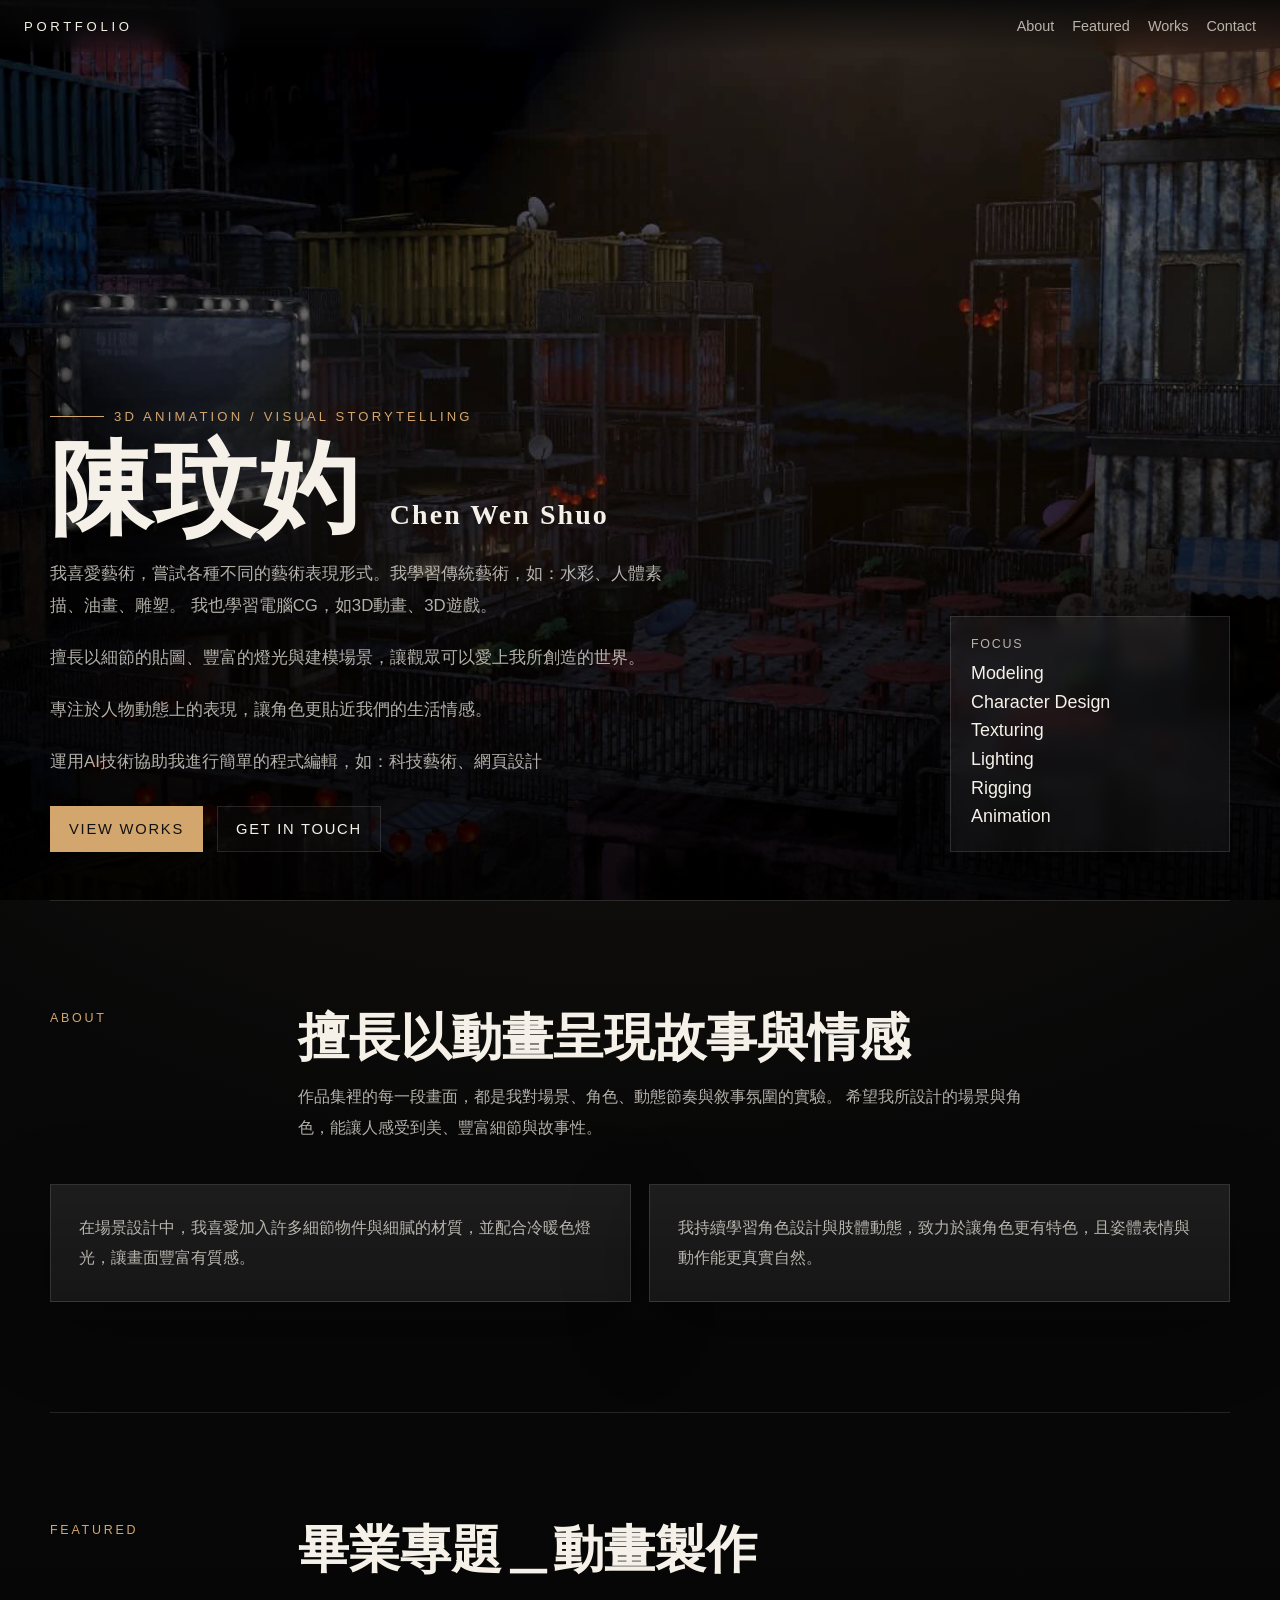
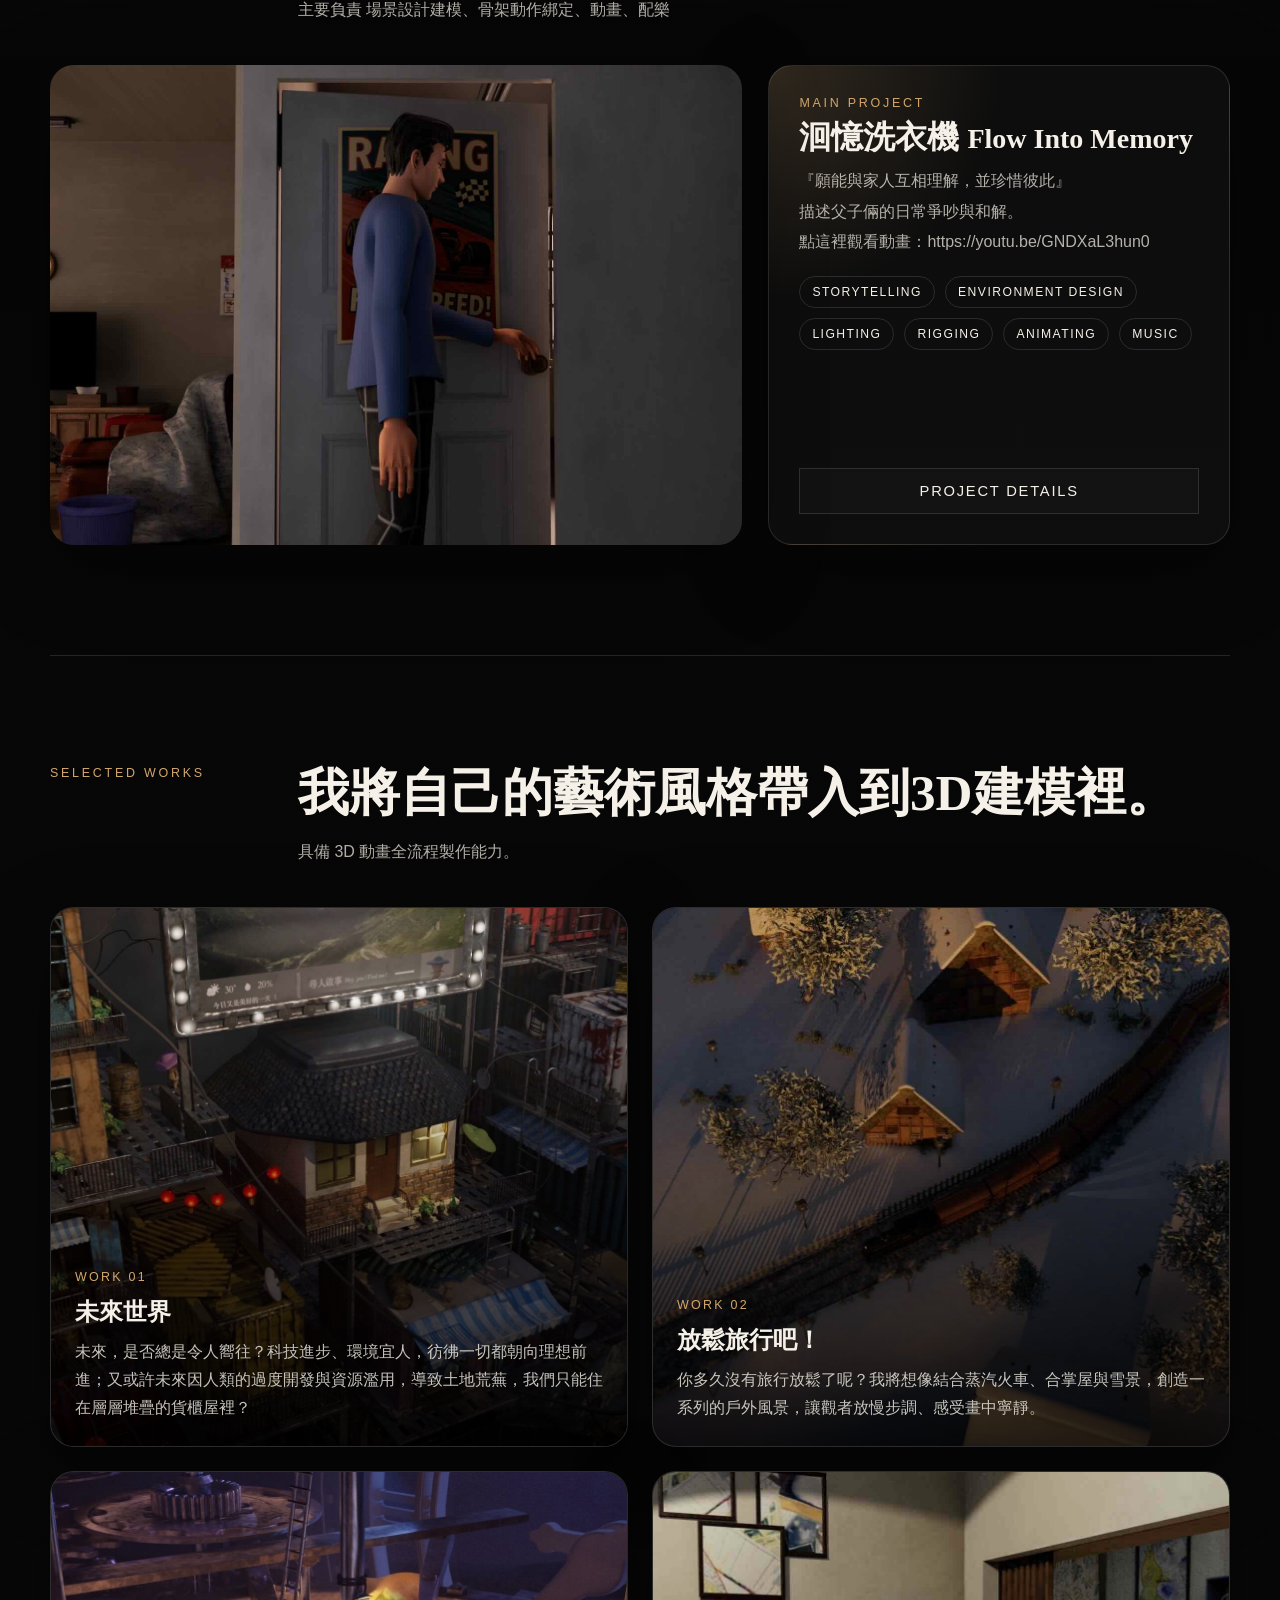
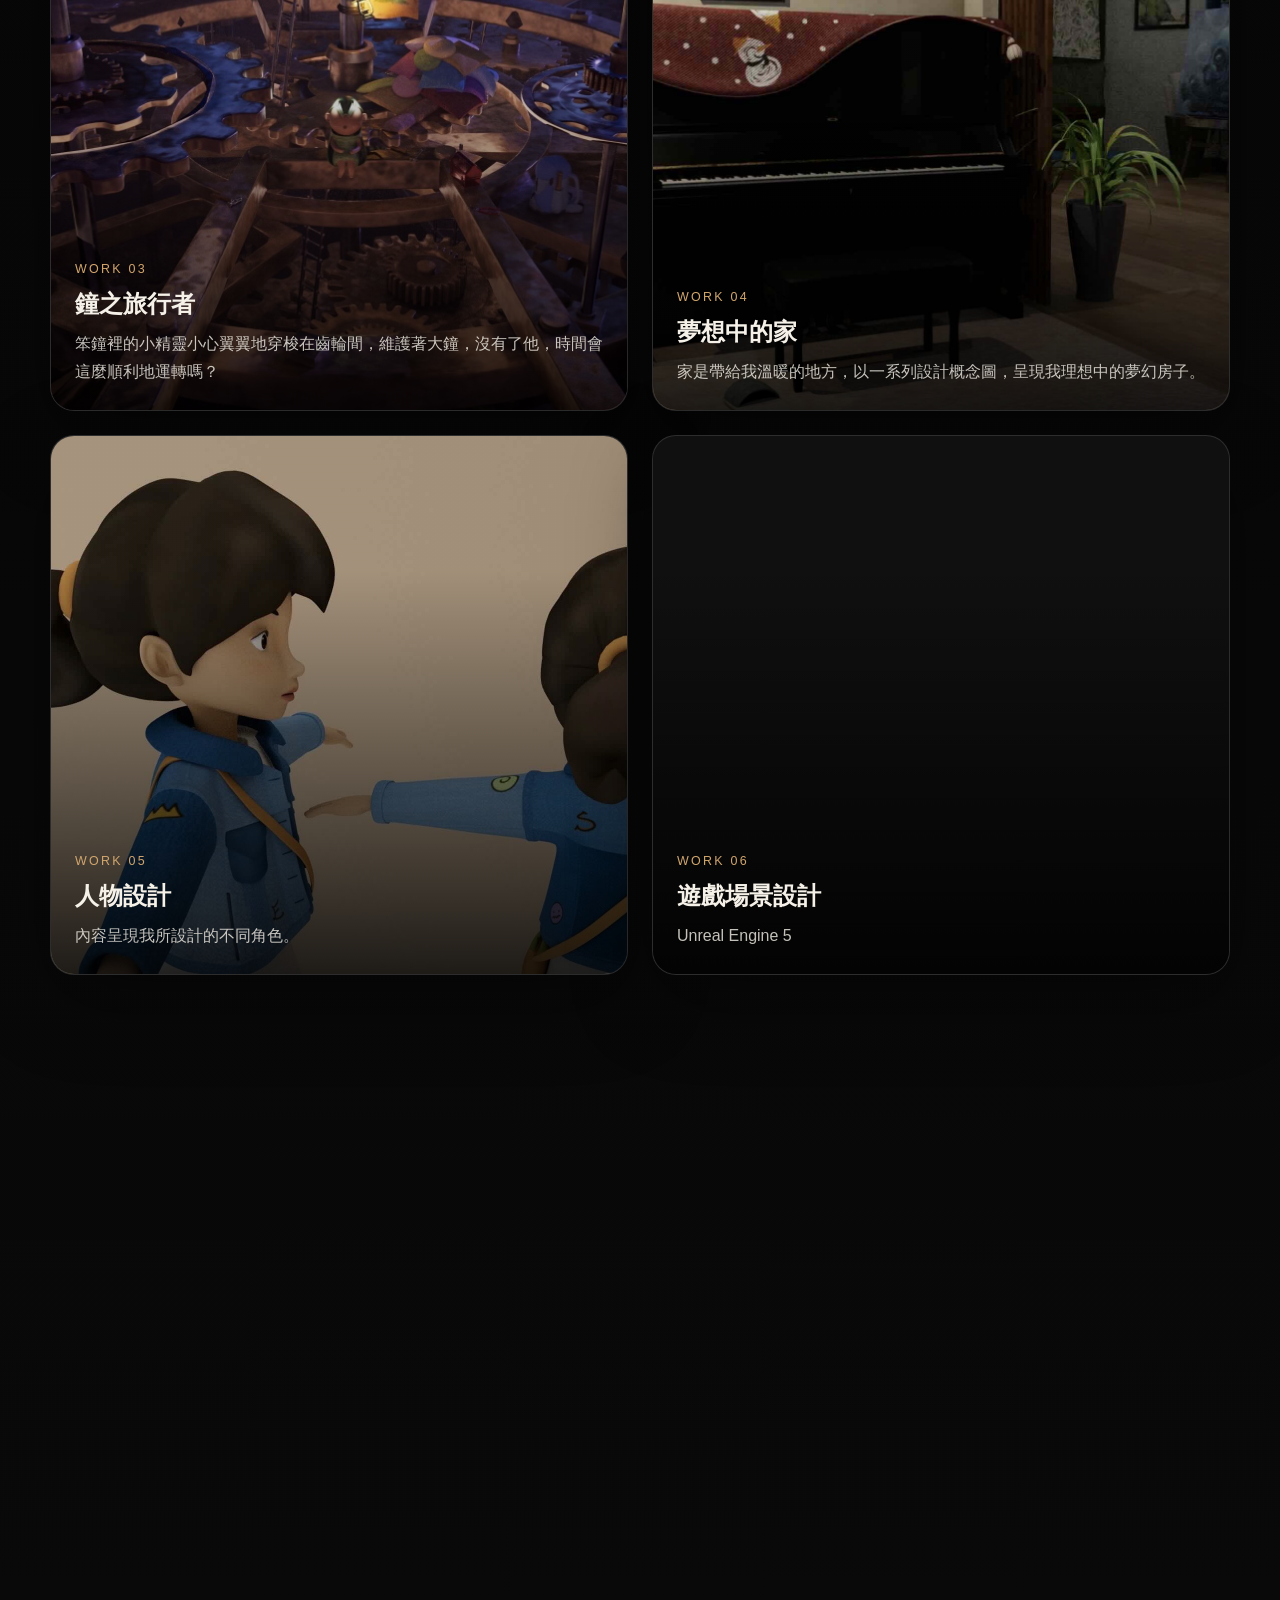
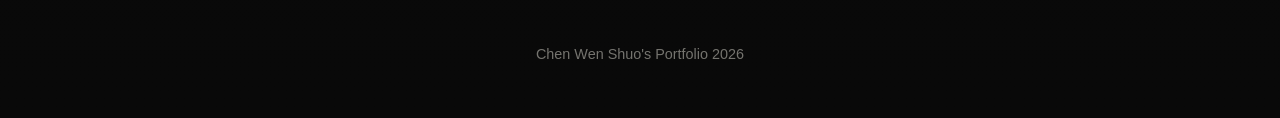
==== index.html @ 913a5fb9 "Add files via upload" ====
<!DOCTYPE html>
<html lang="zh-Hant">
<head>
  <meta charset="UTF-8" />
  <meta name="viewport" content="width=device-width, initial-scale=1.0" />
  <title>Portfolio</title>
  <style>
    :root {
      --bg: #070707;
      --bg-soft: #111111;
      --panel: rgba(255, 255, 255, 0.05);
      --line: rgba(255, 255, 255, 0.12);
      --text: #f5f1e8;
      --muted: rgba(245, 241, 232, 0.72);
      --accent: #d2a66d;
      --accent-soft: rgba(210, 166, 109, 0.18);
      --shadow: 0 24px 80px rgba(0, 0, 0, 0.38);
    }

    * {
      box-sizing: border-box;
    }

    html {
      scroll-behavior: smooth;
    }

    body {
      margin: 0;
      color: var(--text);
      font-family: "Avenir Next", "PingFang TC", "Noto Sans TC", sans-serif;
      background:
        radial-gradient(circle at top, rgba(210, 166, 109, 0.12), transparent 24%),
        linear-gradient(180deg, #0b0b0b 0%, #060606 35%, #090909 100%);
      overflow-x: hidden;
    }

    img,
    video {
      display: block;
      width: 100%;
    }

    a {
      color: inherit;
      text-decoration: none;
    }

    .grain {
      position: fixed;
      inset: 0;
      pointer-events: none;
      opacity: 0.12;
      background-image:
        linear-gradient(rgba(255, 255, 255, 0.03) 1px, transparent 1px),
        linear-gradient(90deg, rgba(255, 255, 255, 0.03) 1px, transparent 1px);
      background-size: 4px 4px;
      mix-blend-mode: soft-light;
      z-index: 10;
    }

    .site-shell {
      position: relative;
      z-index: 1;
    }

    .topbar {
      position: fixed;
      top: 0;
      left: 0;
      width: 100%;
      padding: 18px 24px;
      display: flex;
      justify-content: space-between;
      align-items: center;
      z-index: 20;
      background: linear-gradient(180deg, rgba(7, 7, 7, 0.82), rgba(7, 7, 7, 0));
      backdrop-filter: blur(12px);
    }

    .brand {
      font-size: 0.82rem;
      letter-spacing: 0.28em;
      text-transform: uppercase;
    }

    .nav {
      display: flex;
      gap: 18px;
      font-size: 0.9rem;
      color: var(--muted);
    }

    .hero {
      position: relative;
      min-height: 100vh;
      display: grid;
      align-items: end;
      padding: 112px 24px 48px;
      overflow: hidden;
    }

    .hero-media {
      position: absolute;
      inset: 0;
    }

    .hero-media img,
    .hero-media video {
      height: 100%;
      object-fit: cover;
      filter: saturate(0.82) contrast(1.08);
      transform: scale(1.04);
    }

    .hero-overlay {
      position: absolute;
      inset: 0;
      background:
        linear-gradient(180deg, rgba(0, 0, 0, 0.18) 0%, rgba(0, 0, 0, 0.42) 40%, rgba(0, 0, 0, 0.88) 100%),
        linear-gradient(90deg, rgba(0, 0, 0, 0.45) 0%, rgba(0, 0, 0, 0.08) 50%, rgba(0, 0, 0, 0.35) 100%);
    }

    .hero-content {
      position: relative;
      z-index: 1;
      width: min(1180px, 100%);
      margin: 0 auto;
      display: grid;
      grid-template-columns: minmax(0, 1fr) 280px;
      gap: 32px;
      align-items: end;
    }

    .hero-copy {
      max-width: 760px;
    }

    .eyebrow {
      display: inline-flex;
      align-items: center;
      gap: 10px;
      margin-bottom: 18px;
      color: var(--accent);
      font-size: 0.82rem;
      letter-spacing: 0.24em;
      text-transform: uppercase;
    }

    .eyebrow::before {
      content: "";
      width: 54px;
      height: 1px;
      background: currentColor;
    }

    .hero h1 {
      margin: 0;
      font-family: "Baskerville", "Times New Roman", "Noto Serif TC", serif;
      font-size: clamp(3.2rem, 8vw, 6.8rem);
      line-height: 0.94;
      letter-spacing: 0.02em;
    }

    .hero p {
      max-width: 620px;
      margin: 20px 0 0;
      font-size: 1.05rem;
      line-height: 1.9;
      color: var(--muted);
    }

    .hero-meta {
      padding: 20px;
      border: 1px solid var(--line);
      background: rgba(255, 255, 255, 0.04);
      backdrop-filter: blur(8px);
      box-shadow: var(--shadow);
    }

    .hero-meta span {
      display: block;
      font-size: 0.78rem;
      color: var(--muted);
      letter-spacing: 0.14em;
      text-transform: uppercase;
      margin-bottom: 8px;
    }

    .hero-meta strong {
      display: block;
      font-size: 1.12rem;
      font-weight: 500;
      line-height: 1.6;
    }

    .hero-actions {
      display: flex;
      gap: 14px;
      flex-wrap: wrap;
      margin-top: 28px;
    }

    .button {
      display: inline-flex;
      align-items: center;
      justify-content: center;
      min-width: 148px;
      padding: 14px 18px;
      border: 1px solid transparent;
      font-size: 0.92rem;
      letter-spacing: 0.12em;
      text-transform: uppercase;
      transition: transform 0.3s ease, background-color 0.3s ease, border-color 0.3s ease;
    }

    .button:hover {
      transform: translateY(-2px);
    }

    .button.primary {
      background: var(--accent);
      color: #111;
    }

    .button.secondary {
      border-color: var(--line);
      background: rgba(255, 255, 255, 0.02);
    }

    main {
      width: min(1180px, calc(100% - 48px));
      margin: 0 auto;
    }

    .section {
      padding: 110px 0;
      border-top: 1px solid var(--line);
    }

    .section-head {
      display: grid;
      grid-template-columns: 220px minmax(0, 1fr);
      gap: 28px;
      margin-bottom: 40px;
    }

    .section-label {
      font-size: 0.78rem;
      letter-spacing: 0.22em;
      text-transform: uppercase;
      color: var(--accent);
    }

    .section-title {
      font-family: "Baskerville", "Times New Roman", "Noto Serif TC", serif;
      font-size: clamp(2rem, 4vw, 3.2rem);
      line-height: 1.06;
      margin: 0;
    }

    .section-lead {
      margin: 16px 0 0;
      max-width: 740px;
      color: var(--muted);
      line-height: 1.95;
      font-size: 1rem;
    }

    .statement {
      display: grid;
      grid-template-columns: repeat(2, minmax(0, 1fr));
      gap: 18px;
    }

    .statement-card {
      padding: 28px;
      border: 1px solid var(--line);
      background:
        linear-gradient(180deg, rgba(255, 255, 255, 0.05), rgba(255, 255, 255, 0.02)),
        var(--bg-soft);
      box-shadow: var(--shadow);
    }

    .statement-card p {
      margin: 0;
      color: var(--muted);
      line-height: 1.9;
    }

    .featured {
      display: grid;
      grid-template-columns: minmax(0, 1.2fr) minmax(320px, 0.8fr);
      gap: 26px;
      align-items: stretch;
    }

    .featured-media {
      position: relative;
      min-height: 480px;
      overflow: hidden;
      border-radius: 24px;
      background: #101010;
      box-shadow: var(--shadow);
    }

    .featured-media img,
    .featured-media video {
      height: 100%;
      object-fit: cover;
    }

    .featured-panel {
      display: flex;
      flex-direction: column;
      justify-content: space-between;
      gap: 20px;
      padding: 30px;
      border: 1px solid var(--line);
      border-radius: 24px;
      background:
        radial-gradient(circle at top left, var(--accent-soft), transparent 35%),
        rgba(255, 255, 255, 0.03);
      box-shadow: var(--shadow);
    }

    .featured-panel h3 {
      margin: 10px 0 12px;
      font-family: "Times New Roman", "Noto Serif TC", serif;
      font-size: 2rem;
      line-height: 1.08;
    }

    .featured-panel p {
      margin: 0;
      line-height: 1.9;
      color: var(--muted);
    }

    .featured-tags {
      display: flex;
      flex-wrap: wrap;
      gap: 10px;
      margin-top: 18px;
    }

    .featured-tags span {
      padding: 8px 12px;
      border-radius: 999px;
      border: 1px solid var(--line);
      font-size: 0.76rem;
      letter-spacing: 0.12em;
      text-transform: uppercase;
    }

    .work-grid {
      display: grid;
      grid-template-columns: repeat(2, minmax(0, 1fr));
      gap: 24px;
    }

    .work-card {
      display: block;
      position: relative;
      min-height: 540px;
      overflow: hidden;
      border-radius: 24px;
      border: 1px solid var(--line);
      background: #101010;
      box-shadow: var(--shadow);
      transform: translateY(0);
      transition: transform 0.45s ease, border-color 0.45s ease;
    }

    .work-card:hover {
      transform: translateY(-8px);
      border-color: rgba(210, 166, 109, 0.45);
    }

    .work-card img,
    .work-card video {
      height: 100%;
      object-fit: cover;
      transition: transform 0.7s ease, filter 0.5s ease;
      filter: saturate(0.88);
    }

    .work-card:hover img,
    .work-card:hover video {
      transform: scale(1.05);
      filter: saturate(1);
    }

    .work-card::after {
      content: "";
      position: absolute;
      inset: 0;
      background: linear-gradient(180deg, rgba(0, 0, 0, 0.02) 25%, rgba(0, 0, 0, 0.82) 100%);
    }

    .work-content {
      position: absolute;
      inset: auto 0 0;
      z-index: 1;
      padding: 24px;
    }

    .work-index {
      display: inline-block;
      margin-bottom: 12px;
      color: var(--accent);
      font-size: 0.78rem;
      letter-spacing: 0.18em;
      text-transform: uppercase;
    }

    .work-content h3 {
      margin: 0 0 10px;
      font-size: 1.5rem;
      font-weight: 600;
    }

    .work-content p {
      margin: 0;
      color: rgba(245, 241, 232, 0.8);
      line-height: 1.75;
    }

    .contact {
      display: grid;
      grid-template-columns: minmax(0, 1fr) 320px;
      gap: 28px;
      align-items: start;
    }

    .contact-panel,
    .contact-list {
      padding: 28px;
      border-radius: 24px;
      border: 1px solid var(--line);
      background: rgba(255, 255, 255, 0.03);
      box-shadow: var(--shadow);
    }

    .contact-panel p,
    .contact-list li {
      color: var(--muted);
      line-height: 1.9;
    }

    .contact-list {
      list-style: none;
      margin: 0;
      padding-left: 28px;
    }

    .contact-list li + li {
      margin-top: 16px;
    }

    footer {
      padding: 28px 24px 42px;
      text-align: center;
      color: rgba(245, 241, 232, 0.46);
      font-size: 0.9rem;
    }

    .fade {
      opacity: 0;
      transform: translateY(36px);
      transition: opacity 0.9s ease, transform 0.9s ease;
    }

    .fade.show {
      opacity: 1;
      transform: translateY(0);
    }

    @media (max-width: 980px) {
      .hero-content,
      .section-head,
      .featured,
      .contact {
        grid-template-columns: 1fr;
      }

      .work-grid,
      .statement {
        grid-template-columns: 1fr;
      }

      .hero {
        align-items: center;
      }

      .hero-meta {
        max-width: 320px;
      }

      .featured-media,
      .work-card {
        min-height: 420px;
      }
    }

    @media (max-width: 720px) {
      .topbar {
        padding: 16px 18px;
      }

      .nav {
        gap: 12px;
        font-size: 0.78rem;
      }

      .hero {
        padding: 96px 18px 30px;
      }

      main {
        width: min(100% - 36px, 1180px);
      }

      .section {
        padding: 84px 0;
      }

      .hero p,
      .section-lead,
      .statement-card p,
      .featured-panel p,
      .work-content p,
      .contact-panel p,
      .contact-list li {
        line-height: 1.75;
      }

      .featured-panel,
      .statement-card,
      .contact-panel,
      .contact-list {
        padding: 22px;
      }

      .featured-media,
      .work-card {
        min-height: 340px;
        border-radius: 20px;
      }

      .button {
        width: 100%;
      }
    }
  </style>
</head>
<body>
  <div class="grain"></div>

  <div class="site-shell">
    <header class="topbar">
      <div class="brand">Portfolio</div>
      <nav class="nav">
        <a href="#about">About</a>
        <a href="#featured">Featured</a>
        <a href="#works">Works</a>
        <a href="#contact">Contact</a>
      </nav>
    </header>

    <section class="hero">
      <div class="hero-media">
        <!-- 影片用這個 -->
        <!--
        <video autoplay muted loop playsinline>
          <source src="你的影片.mp4" type="video/mp4" />
        </video>
        -->

        <!-- 圖片用這個 -->
        <img src="pictures/myfutureworld-1.jpeg" alt="Hero visual" />
      </div>

      <div class="hero-overlay"></div>

      <div class="hero-content fade show">
        <div class="hero-copy">
          <div class="eyebrow">3D Animation / Visual Storytelling</div>
          <h1>陳玟妁
 	  <span style="font-size: 28px;">Chen Wen Shuo</span>
	  </h1>
          <p>
            我喜愛藝術，嘗試各種不同的藝術表現形式。我學習傳統藝術，如：水彩、人體素描、油畫、雕塑。
	    我也學習電腦CG，如3D動畫、3D遊戲。</p>
	  <p>
	    擅長以細節的貼圖、豐富的燈光與建模場景，讓觀眾可以愛上我所創造的世界。</p>
	  <p>專注於人物動態上的表現，讓角色更貼近我們的生活情感。</p>	
	  <p>運用AI技術協助我進行簡單的程式編輯，如：科技藝術、網頁設計</p>	
          
          <div class="hero-actions">
            <a class="button primary" href="#featured">View Works</a>
            <a class="button secondary" href="#contact">Get In Touch</a>
          </div>
        </div>

        <aside class="hero-meta">
          <span>Focus</span>
          <strong>Modeling</strong>
          <strong>Character Design</strong>
	  <strong>Texturing</strong>
	  <strong>Lighting</strong>
	  <strong>Rigging</strong>
          <strong>Animation</strong>
        </aside>
      </div>
    </section>

    <main>
      <section class="section fade" id="about">
        <div class="section-head">
          <div class="section-label">About</div>
          <div>
            <h2 class="section-title">擅長以動畫呈現故事與情感</h2>
            <p class="section-lead">
              作品集裡的每一段畫面，都是我對場景、角色、動態節奏與敘事氛圍的實驗。
              希望我所設計的場景與角色，能讓人感受到美、豐富細節與故事性。
            </p>
          </div>
        </div>

        <div class="statement">
          <article class="statement-card">
            <p>
              在場景設計中，我喜愛加入許多細節物件與細膩的材質，並配合冷暖色燈光，讓畫面豐富有質感。
            </p>
          </article>
          <article class="statement-card">
            <p>
              我持續學習角色設計與肢體動態，致力於讓角色更有特色，且姿體表情與動作能更真實自然。
            </p>
          </article>
        </div>
      </section>

      <section class="section fade" id="featured">
        <div class="section-head">
          <div class="section-label">Featured</div>
          <div>
            <h2 class="section-title">畢業專題＿動畫製作</h2>
            <p class="section-lead">
              主要負責 場景設計建模、骨架動作綁定、動畫、配樂
            </p>
          </div>
        </div>

        <div class="featured">
          <div class="featured-media">
            <img src="pictures/memory1.jpeg" alt="Featured project" />
          </div>

          <article class="featured-panel">
            <div>
              <div class="section-label">Main Project</div>
              <h3>洄憶洗衣機
 	  <span style="font-size: 28px;">Flow Into Memory</span>
	  </h3>
              <p>
		『願能與家人互相理解，並珍惜彼此』</p> <p>描述父子倆的日常爭吵與和解。</p>
 		<p>
  		<a href="https://youtu.be/GNDXaL3hun0" target="_blank" rel="noopener noreferrer">
  		點這裡觀看動畫：https://youtu.be/GNDXaL3hun0
		</a>

              </p>
              <div class="featured-tags">
		<span>Storytelling</span>
                <span>Environment Design</span>
                <span>Lighting</span>
                <span>Rigging</span>
		<span>Animating</span>
         	<span>Music</span>
                
              </div>
            </div>

            <a class="button secondary" href="graduate-project.html">Project Details</a>
          </article>
        </div>
      </section>

      <section class="section fade" id="works">
        <div class="section-head">
          <div class="section-label">Selected Works</div>
          <div>
            <h2 class="section-title">我將自己的藝術風格帶入到3D建模裡。</h2>
            <p class="section-lead">
              具備 3D 動畫全流程製作能力。
            </p>
          </div>
        </div>

        <div class="work-grid">
          <a class="work-card" href="project-01.html">
            <img src="pictures/myfutureworld-3.jpeg" alt="作品1" />
            <div class="work-content">
              <span class="work-index">Work 01</span>
              <h3>未來世界</h3>
              <p>未來，是否總是令人嚮往？科技進步、環境宜人，彷彿一切都朝向理想前進；又或許未來因人類的過度開發與資源濫用，導致土地荒蕪，我們只能住在層層堆疊的貨櫃屋裡？</p>
            </div>
          </a>

          <a class="work-card" href="project-02.html">
            <img src="pictures/train6.jpeg" alt="作品2" />
            <div class="work-content">
              <span class="work-index">Work 02</span>
              <h3>放鬆旅行吧！</h3>
              <p>你多久沒有旅行放鬆了呢？我將想像結合蒸汽火車、合掌屋與雪景，創造一系列的戶外風景，讓觀者放慢步調、感受畫中寧靜。</p>
            </div>
          </a>

          <a class="work-card" href="project-03.html">
            <img src="pictures/exotic4.jpeg" alt="作品 3" />
            <div class="work-content">
              <span class="work-index">Work 03</span>
              <h3>鐘之旅行者</h3>
              <p>笨鐘裡的小精靈小心翼翼地穿梭在齒輪間，維護著大鐘，沒有了他，時間會這麼順利地運轉嗎？</p>
            </div>
          </a>

          <a class="work-card" href="project-04.html">
            <img src="pictures/house5.jpeg" alt="作品4" />
            <div class="work-content">
              <span class="work-index">Work 04</span>
              <h3>夢想中的家</h3>
              <p>家是帶給我溫暖的地方，以一系列設計概念圖，呈現我理想中的夢幻房子。</p>
            </div>
          </a>

          <a class="work-card" href="project-05.html">
            <img src="pictures/girl3.jpeg" alt="作品5" />
            <div class="work-content">
              <span class="work-index">Work 05</span>
              <h3>人物設計</h3>
              <p>內容呈現我所設計的不同角色。</p>
            </div>
          </a>

          <a class="work-card" href="project-06.html">
            <video autoplay muted loop playsinline aria-label="作品6">
              <source src="pictures/game1-2.mp4" type="video/mp4" />
            </video>
            <div class="work-content">
              <span class="work-index">Work 06</span>
              <h3>遊戲場景設計</h3>
              <p>Unreal Engine 5</p>
            </div>
          </a>
        </div>
      </section>

      <section class="section fade" id="contact">
        <div class="section-head">
          <div class="section-label">Contact</div>
          <div>
            <h2 class="section-title">如果你喜歡我的創作，歡迎和我聯繫。</h2>
            <p class="section-lead">
             <h2>If you like my work, feel free to contact me.</h2>
            </p>
          </div>
        </div>

        <div class="contact">
          <div class="contact-panel">
            <p>
              我持續學習角色設計、場景敘事與影像動態，
              並樂於參與美術、敘事與動態設計的合作。
            </p>
          </div>

          <ul class="contact-list">
            <li>Email: erinshuo@gmail.com</li>
            <li>Instagram: @art_a_shu</li>
          </ul>
        </div>
      </section>
    </main>

    <footer>
      <p>Chen Wen Shuo's Portfolio 2026</p>
    </footer>
  </div>

  <script>
    const observer = new IntersectionObserver((entries) => {
      entries.forEach((entry) => {
        if (entry.isIntersecting) {
          entry.target.classList.add("show");
        }
      });
    }, {
      threshold: 0.18
    });

    document.querySelectorAll(".fade").forEach((element) => {
      observer.observe(element);
    });

    const resumePortfolioVideos = () => {
      document.querySelectorAll("video").forEach((video) => {
        video.muted = true;
        const playPromise = video.play();
        if (playPromise && typeof playPromise.catch === "function") {
          playPromise.catch(() => {});
        }
      });
    };

    window.addEventListener("pageshow", resumePortfolioVideos);
    document.addEventListener("visibilitychange", () => {
      if (!document.hidden) {
        resumePortfolioVideos();
      }
    });
    resumePortfolioVideos();
  </script>
</body>
</html>
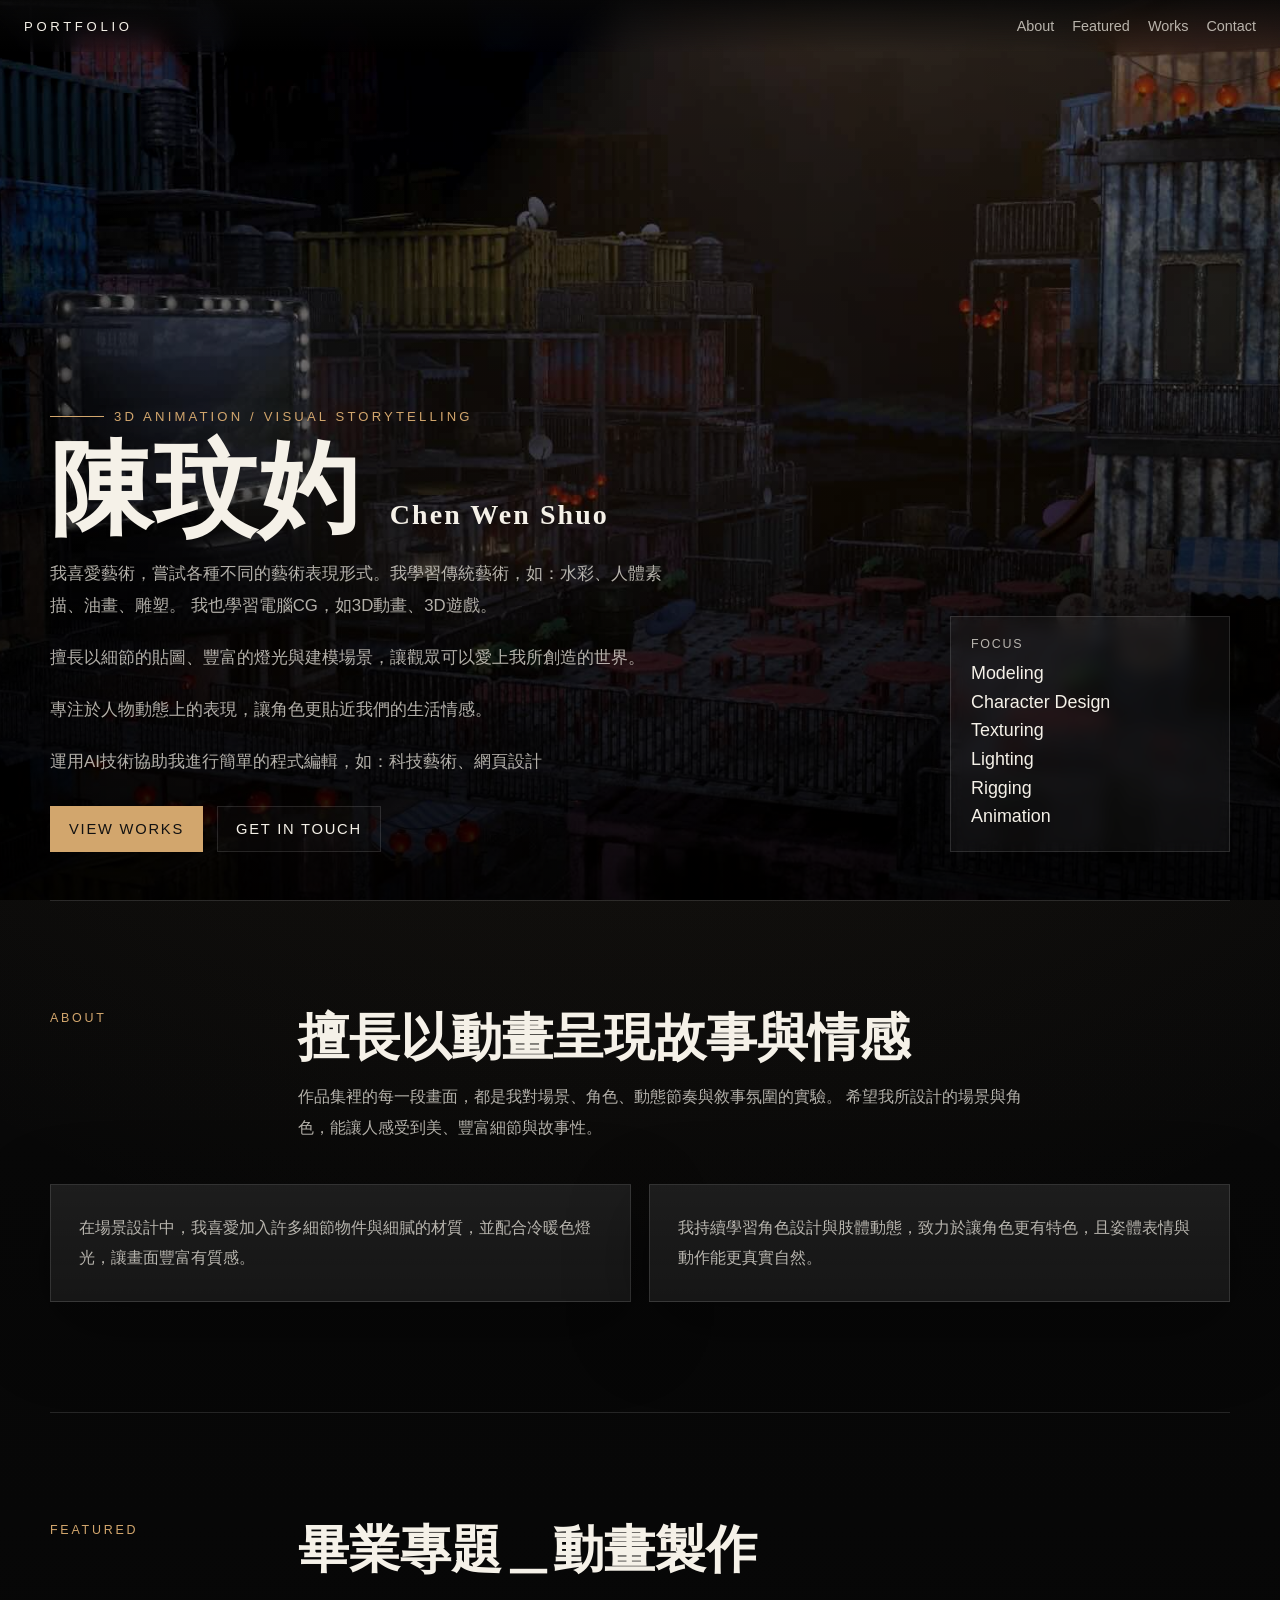
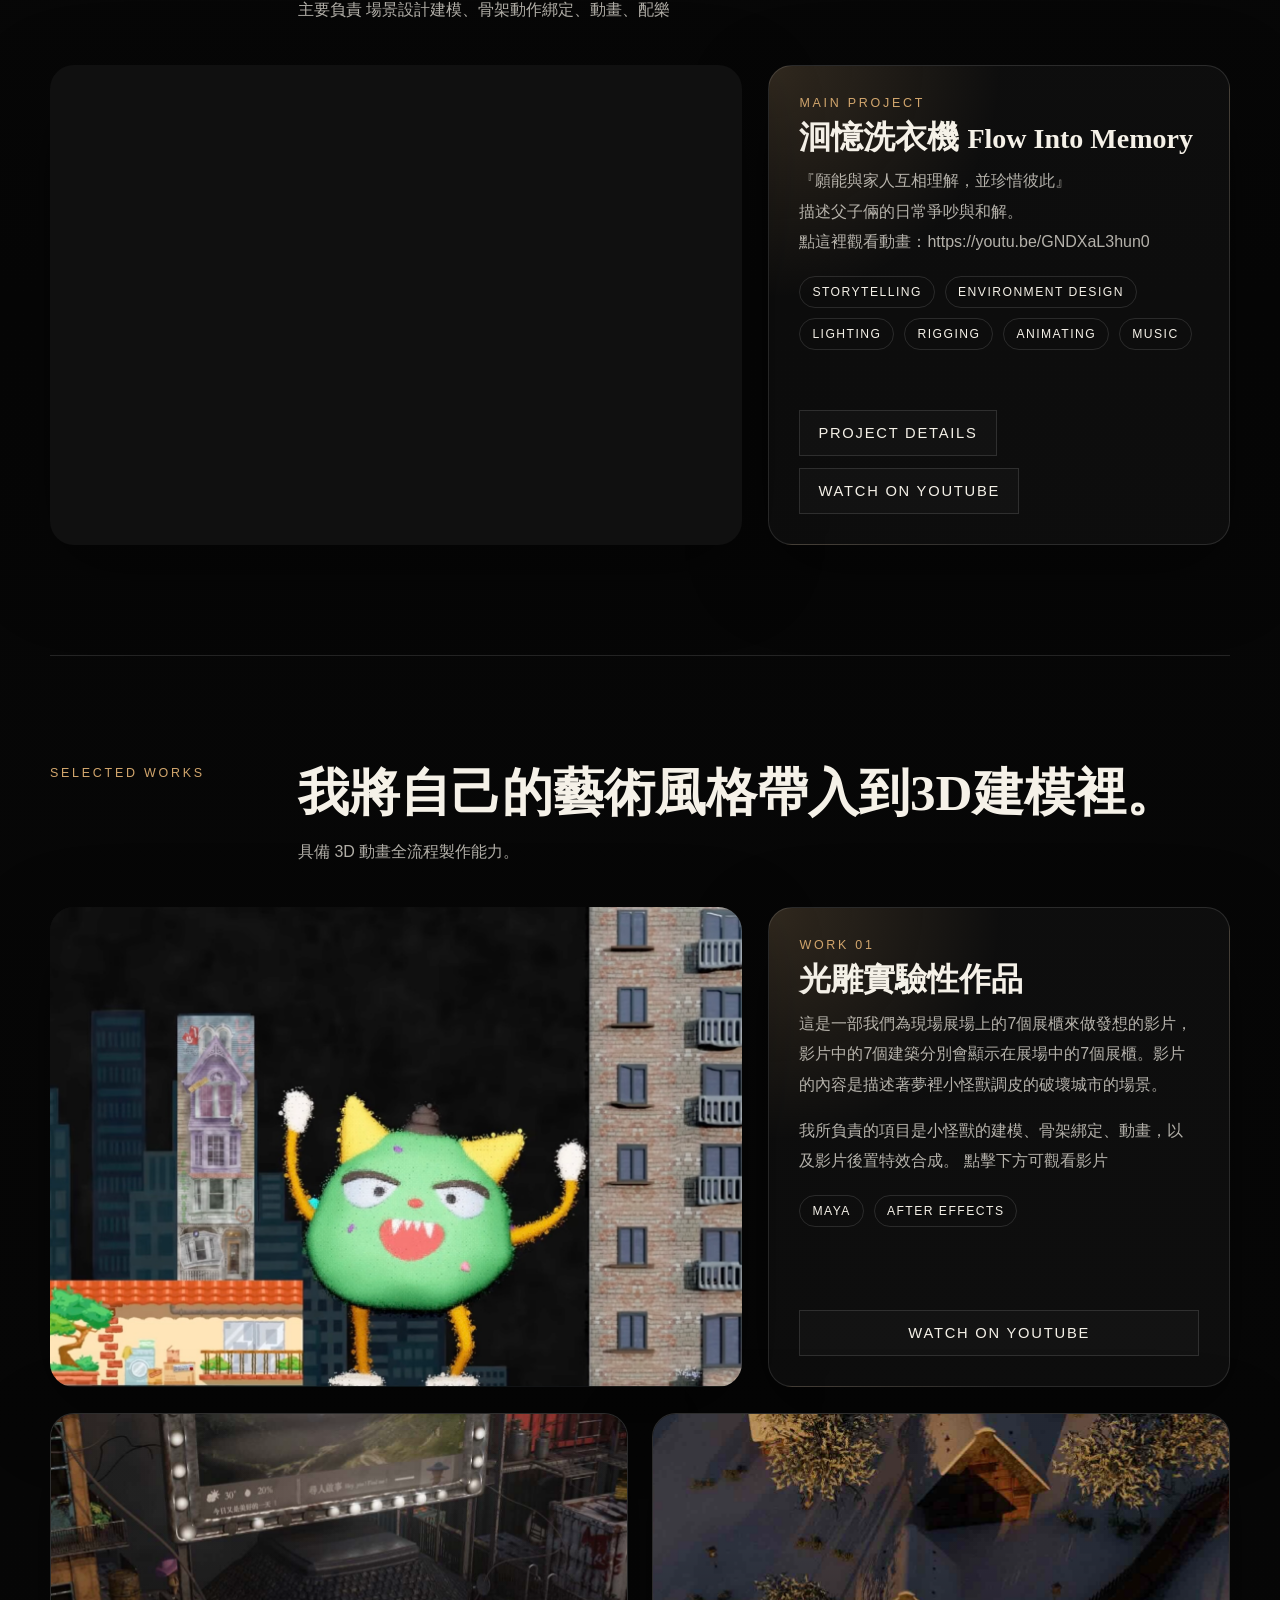
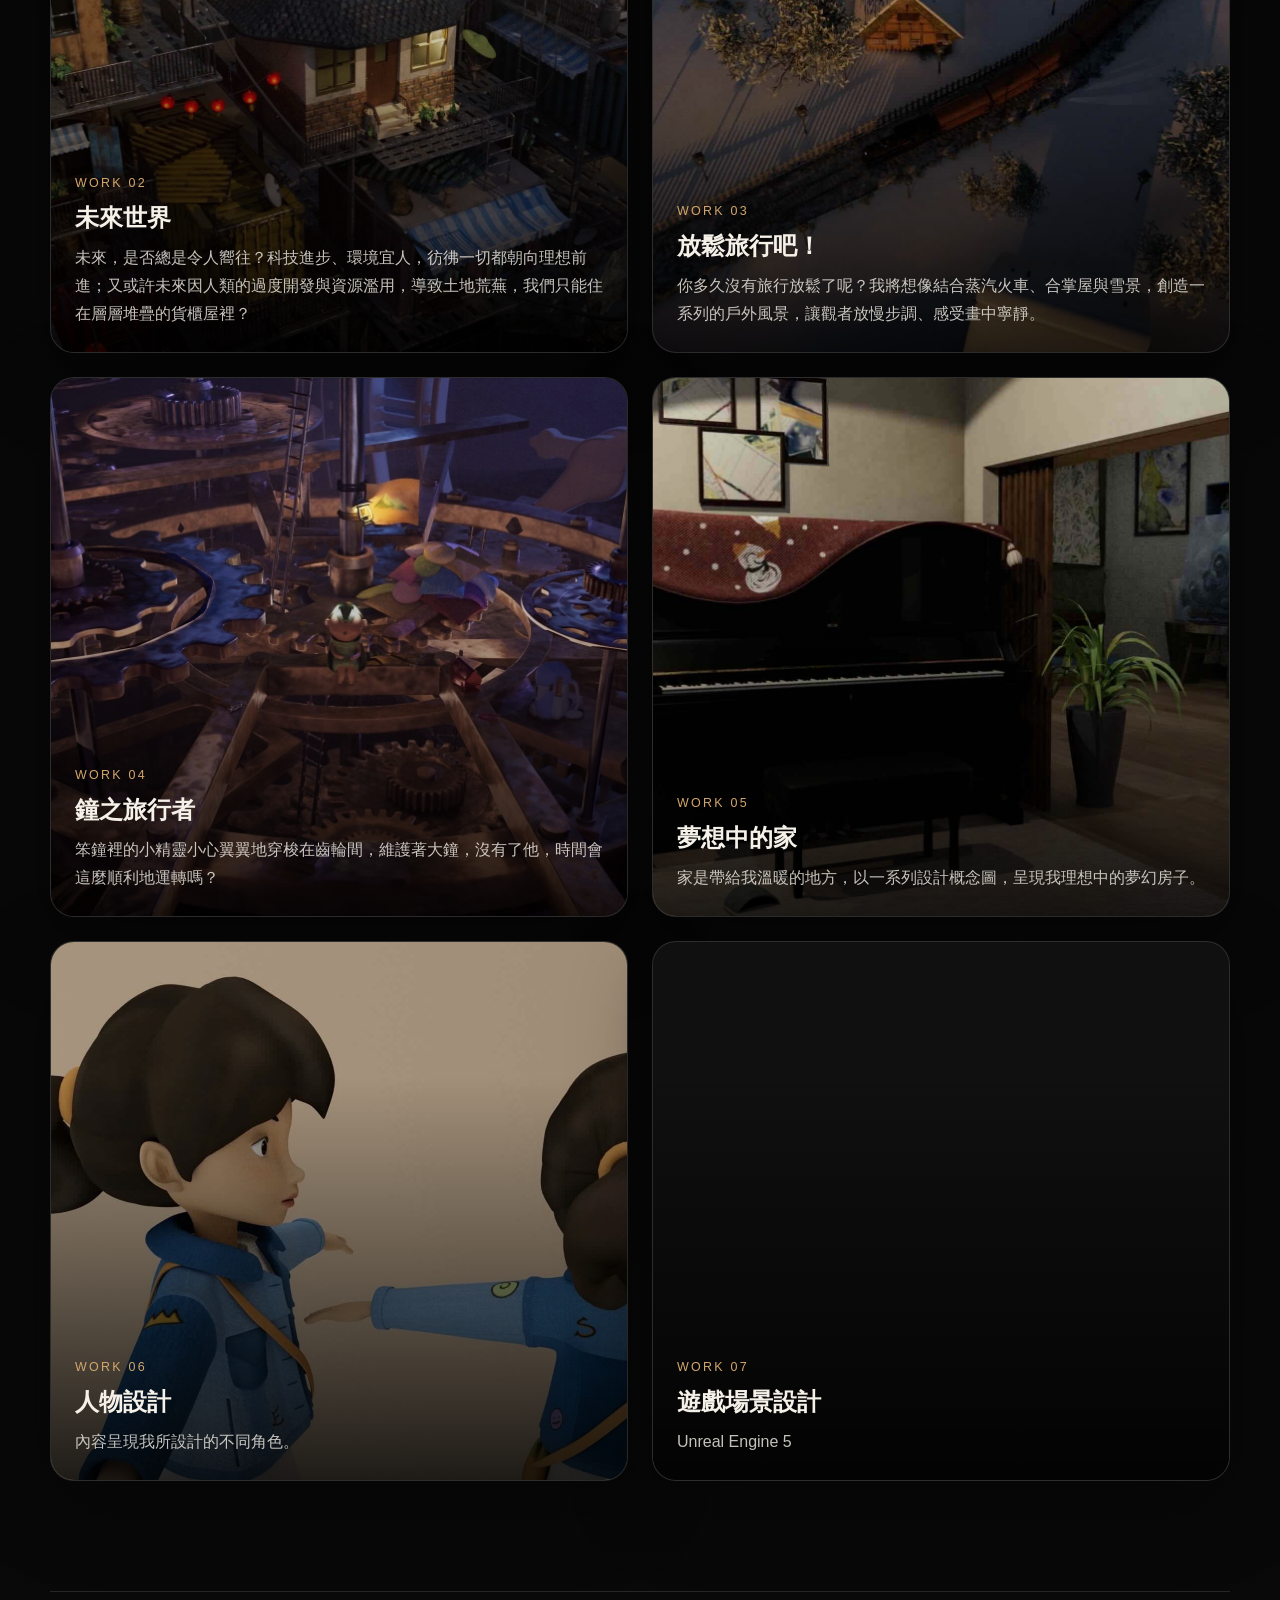
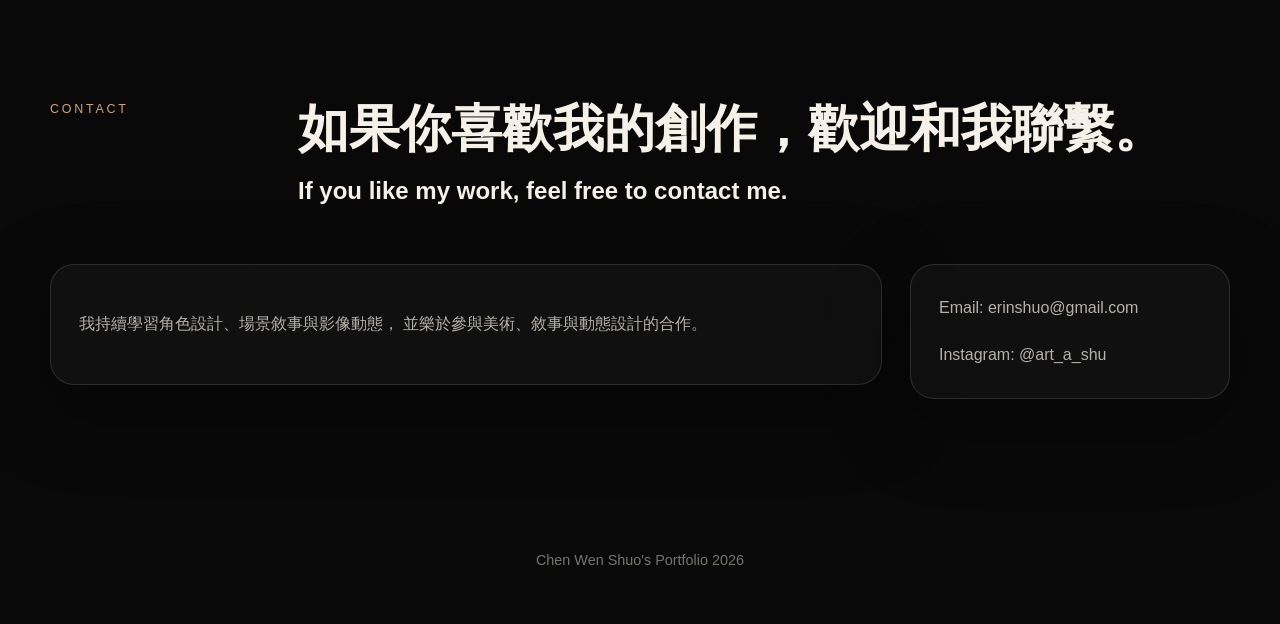
==== commit 17e9d07c: "Add files via upload" ====
--- a/index.html
+++ b/index.html
@@ -353,6 +353,13 @@
       text-transform: uppercase;
     }
 
+    .featured-actions {
+      display: flex;
+      gap: 12px;
+      flex-wrap: wrap;
+      margin-top: 24px;
+    }
+
     .work-grid {
       display: grid;
       grid-template-columns: repeat(2, minmax(0, 1fr));
@@ -501,6 +508,7 @@
       .work-card {
         min-height: 420px;
       }
+
     }
 
     @media (max-width: 720px) {
@@ -655,7 +663,9 @@
 
         <div class="featured">
           <div class="featured-media">
-            <img src="pictures/memory1.jpeg" alt="Featured project" />
+            <video autoplay muted loop playsinline aria-label="Featured project video">
+              <source src="pictures/video2.mp4" type="video/mp4" />
+            </video>
           </div>
 
           <article class="featured-panel">
@@ -683,14 +693,19 @@
               </div>
             </div>
 
-            <a class="button secondary" href="graduate-project.html">Project Details</a>
+            <div class="featured-actions">
+              <a class="button secondary" href="graduate-project.html">Project Details</a>
+              <a class="button secondary" href="https://youtu.be/GNDXaL3hun0" target="_blank" rel="noopener noreferrer">Watch on YouTube</a>
+            </div>
           </article>
         </div>
       </section>
 
       <section class="section fade" id="works">
         <div class="section-head">
-          <div class="section-label">Selected Works</div>
+          <div>
+            <div class="section-label">Selected Works</div>
+          </div>
           <div>
             <h2 class="section-title">我將自己的藝術風格帶入到3D建模裡。</h2>
             <p class="section-lead">
@@ -699,11 +714,41 @@
           </div>
         </div>
 
+        <div class="featured" style="margin-bottom: 26px;">
+          <a class="featured-media" href="https://youtu.be/qQBTDyTxQHY" target="_blank" rel="noopener noreferrer" aria-label="觀看 Work 01 影片">
+            <img src="pictures/小怪獸.jpg" alt="小怪獸" />
+          </a>
+
+          <article class="featured-panel">
+            <div>
+              <div class="section-label">Work 01</div>
+              <h3>光雕實驗性作品
+              </h3>
+              <p>
+                這是一部我們為現場展場上的7個展櫃來做發想的影片，影片中的7個建築分別會顯示在展場中的7個展櫃。影片的內容是描述著夢裡小怪獸調皮的破壞城市的場景。
+              </p>
+              <p style="margin-top: 16px;">
+                <a href="https://youtu.be/qQBTDyTxQHY" target="_blank" rel="noopener noreferrer">
+                  我所負責的項目是小怪獸的建模、骨架綁定、動畫，以及影片後置特效合成。
+點擊下方可觀看影片
+                </a>
+              </p>
+              <div class="featured-tags">
+                <span>Maya</span>
+                <span>After Effects</span>
+                
+              </div>
+            </div>
+
+            <a class="button secondary" href="https://youtu.be/qQBTDyTxQHY" target="_blank" rel="noopener noreferrer">Watch on YouTube</a>
+          </article>
+        </div>
+
         <div class="work-grid">
           <a class="work-card" href="project-01.html">
             <img src="pictures/myfutureworld-3.jpeg" alt="作品1" />
             <div class="work-content">
-              <span class="work-index">Work 01</span>
+              <span class="work-index">Work 02</span>
               <h3>未來世界</h3>
               <p>未來，是否總是令人嚮往？科技進步、環境宜人，彷彿一切都朝向理想前進；又或許未來因人類的過度開發與資源濫用，導致土地荒蕪，我們只能住在層層堆疊的貨櫃屋裡？</p>
             </div>
@@ -712,7 +757,7 @@
           <a class="work-card" href="project-02.html">
             <img src="pictures/train6.jpeg" alt="作品2" />
             <div class="work-content">
-              <span class="work-index">Work 02</span>
+              <span class="work-index">Work 03</span>
               <h3>放鬆旅行吧！</h3>
               <p>你多久沒有旅行放鬆了呢？我將想像結合蒸汽火車、合掌屋與雪景，創造一系列的戶外風景，讓觀者放慢步調、感受畫中寧靜。</p>
             </div>
@@ -721,7 +766,7 @@
           <a class="work-card" href="project-03.html">
             <img src="pictures/exotic4.jpeg" alt="作品 3" />
             <div class="work-content">
-              <span class="work-index">Work 03</span>
+              <span class="work-index">Work 04</span>
               <h3>鐘之旅行者</h3>
               <p>笨鐘裡的小精靈小心翼翼地穿梭在齒輪間，維護著大鐘，沒有了他，時間會這麼順利地運轉嗎？</p>
             </div>
@@ -730,7 +775,7 @@
           <a class="work-card" href="project-04.html">
             <img src="pictures/house5.jpeg" alt="作品4" />
             <div class="work-content">
-              <span class="work-index">Work 04</span>
+              <span class="work-index">Work 05</span>
               <h3>夢想中的家</h3>
               <p>家是帶給我溫暖的地方，以一系列設計概念圖，呈現我理想中的夢幻房子。</p>
             </div>
@@ -739,7 +784,7 @@
           <a class="work-card" href="project-05.html">
             <img src="pictures/girl3.jpeg" alt="作品5" />
             <div class="work-content">
-              <span class="work-index">Work 05</span>
+              <span class="work-index">Work 06</span>
               <h3>人物設計</h3>
               <p>內容呈現我所設計的不同角色。</p>
             </div>
@@ -750,12 +795,14 @@
               <source src="pictures/game1-2.mp4" type="video/mp4" />
             </video>
             <div class="work-content">
-              <span class="work-index">Work 06</span>
+              <span class="work-index">Work 07</span>
               <h3>遊戲場景設計</h3>
               <p>Unreal Engine 5</p>
             </div>
           </a>
-        </div>
+
+        </div>
+
       </section>
 
       <section class="section fade" id="contact">
@@ -821,6 +868,7 @@
         resumePortfolioVideos();
       }
     });
+
     resumePortfolioVideos();
   </script>
 </body>
